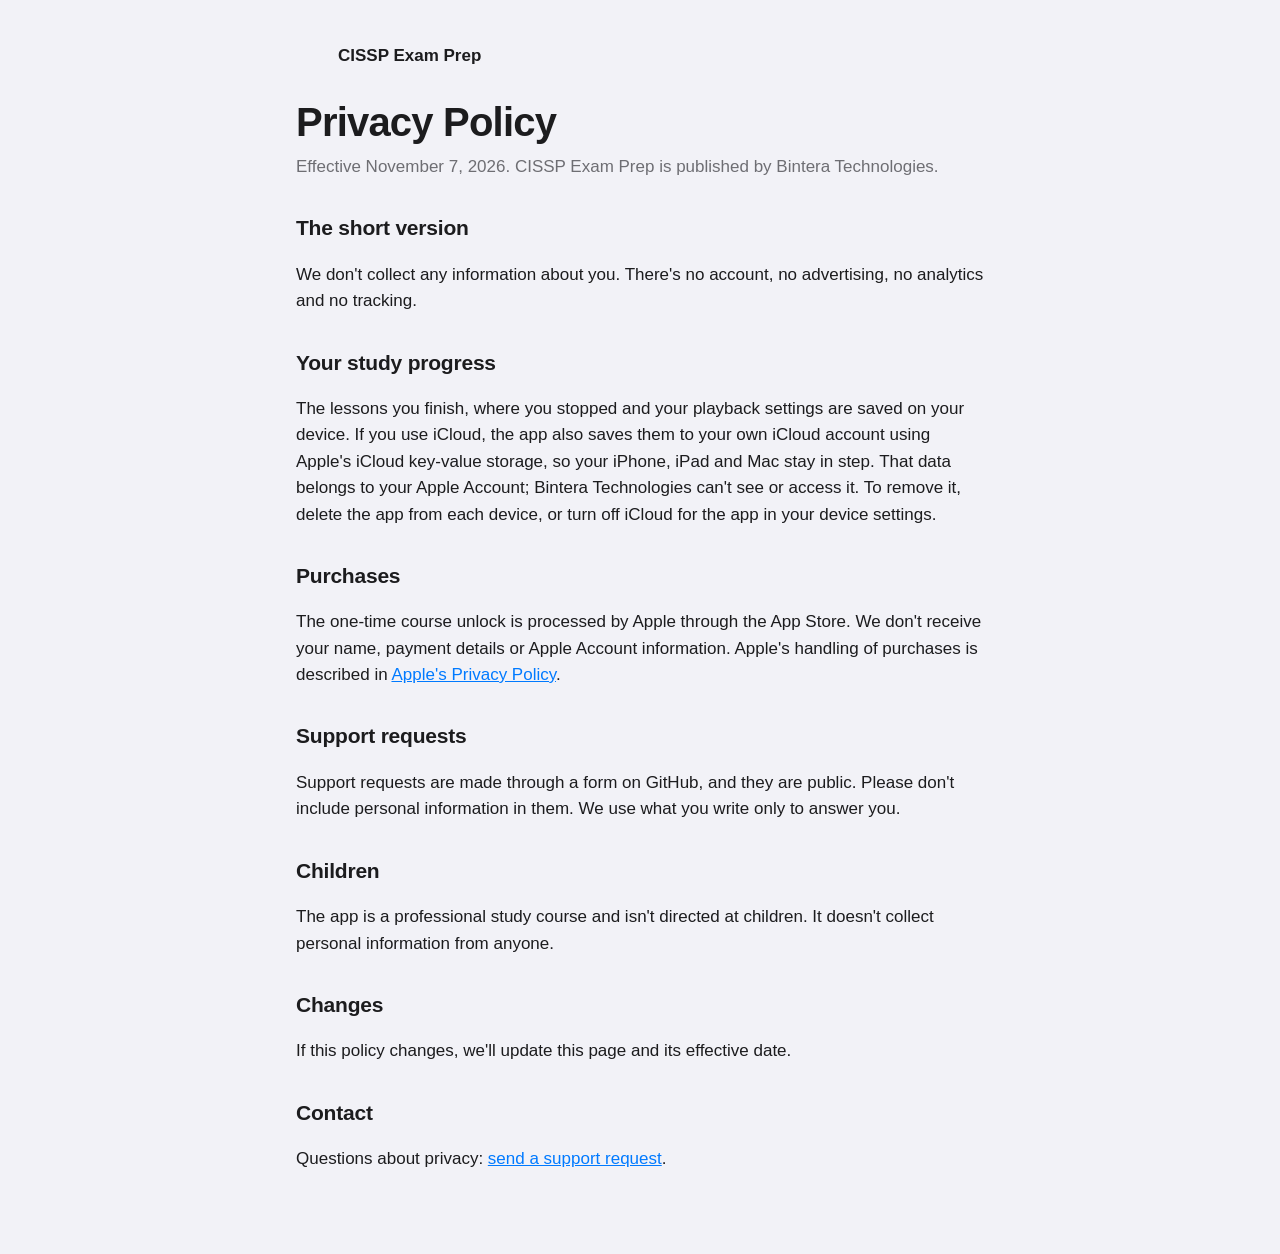
==== privacy.html @ bc301865 "CISSP Exam Prep support and privacy pages" ====
<!doctype html>
<html lang="en">
<head>
<meta charset="utf-8">
<meta name="viewport" content="width=device-width,initial-scale=1">
<title>Privacy Policy · CISSP Exam Prep</title>
<link rel="stylesheet" href="style.css">
</head>
<body>
<main>
  <a class="brand" href="./"><span class="mark" aria-hidden="true"></span>CISSP Exam Prep</a>
  <h1>Privacy Policy</h1>
  <p class="lede">Effective November 7, 2026. CISSP Exam Prep is published by Bintera Technologies.</p>

  <h2>The short version</h2>
  <p>We don't collect any information about you. There's no account, no advertising, no analytics and no tracking.</p>

  <h2>Your study progress</h2>
  <p>The lessons you finish, where you stopped and your playback settings are saved on your device. If you use iCloud, the app also saves them to your own iCloud account using Apple's iCloud key-value storage, so your iPhone, iPad and Mac stay in step. That data belongs to your Apple Account; Bintera Technologies can't see or access it. To remove it, delete the app from each device, or turn off iCloud for the app in your device settings.</p>

  <h2>Purchases</h2>
  <p>The one-time course unlock is processed by Apple through the App Store. We don't receive your name, payment details or Apple Account information. Apple's handling of purchases is described in <a href="https://www.apple.com/legal/privacy/">Apple's Privacy Policy</a>.</p>

  <h2>Support requests</h2>
  <p>Support requests are made through a form on GitHub, and they are public. Please don't include personal information in them. We use what you write only to answer you.</p>

  <h2>Children</h2>
  <p>The app is a professional study course and isn't directed at children. It doesn't collect personal information from anyone.</p>

  <h2>Changes</h2>
  <p>If this policy changes, we'll update this page and its effective date.</p>

  <h2>Contact</h2>
  <p>Questions about privacy: <a href="https://github.com/mekanoman/cissp-exam-prep/issues/new?template=support.yml">send a support request</a>.</p>
</main>
</body>
</html>
---- style.css ----
:root{--bg:#F2F2F7;--card:#fff;--ink:#1C1C1E;--muted:#6E6E73;--line:rgba(60,60,67,.18);--tint:#007AFF}
@media (prefers-color-scheme:dark){:root{--bg:#000;--card:#1C1C1E;--ink:#F2F2F7;--muted:#98989F;--line:rgba(84,84,88,.6);--tint:#0A84FF}}
*{box-sizing:border-box}
body{margin:0;background:var(--bg);color:var(--ink);font:17px/1.55 -apple-system,BlinkMacSystemFont,"SF Pro Text","Helvetica Neue",sans-serif;-webkit-font-smoothing:antialiased}
main{max-width:720px;margin:0 auto;padding:40px 16px 64px}
.brand{display:inline-flex;align-items:center;gap:10px;font-weight:600;color:var(--ink);text-decoration:none;margin-bottom:28px}
.mark{width:32px;height:32px;border-radius:8px;background:linear-gradient(155deg,#5E5BD8,#25207A) center/18px no-repeat url("data:image/svg+xml,%3Csvg xmlns='http://www.w3.org/2000/svg' viewBox='0 0 24 24' fill='none' stroke='white' stroke-width='2' stroke-linecap='round' stroke-linejoin='round'%3E%3Cpath d='M20 13c0 5-3.5 7.5-7.66 8.95a1 1 0 0 1-.67-.01C7.5 20.5 4 18 4 13V6a1 1 0 0 1 1-1c2 0 4.5-1.2 6.24-2.72a1.17 1.17 0 0 1 1.52 0C14.51 3.81 17 5 19 5a1 1 0 0 1 1 1z'/%3E%3Cpath d='m9 12 2 2 4-4'/%3E%3C/svg%3E")}
h1{font-size:40px;line-height:1.1;letter-spacing:-.02em;margin:0 0 10px;text-wrap:balance}
h2{font-size:21px;letter-spacing:-.01em;margin:32px 0 6px}
.lede{color:var(--muted);margin:0 0 8px}
p,li{text-wrap:pretty}
a{color:var(--tint)}
.card{background:var(--card);border-radius:18px;padding:18px 20px;margin:14px 0;box-shadow:0 0 0 .5px var(--line)}
.card h2{margin-top:0}
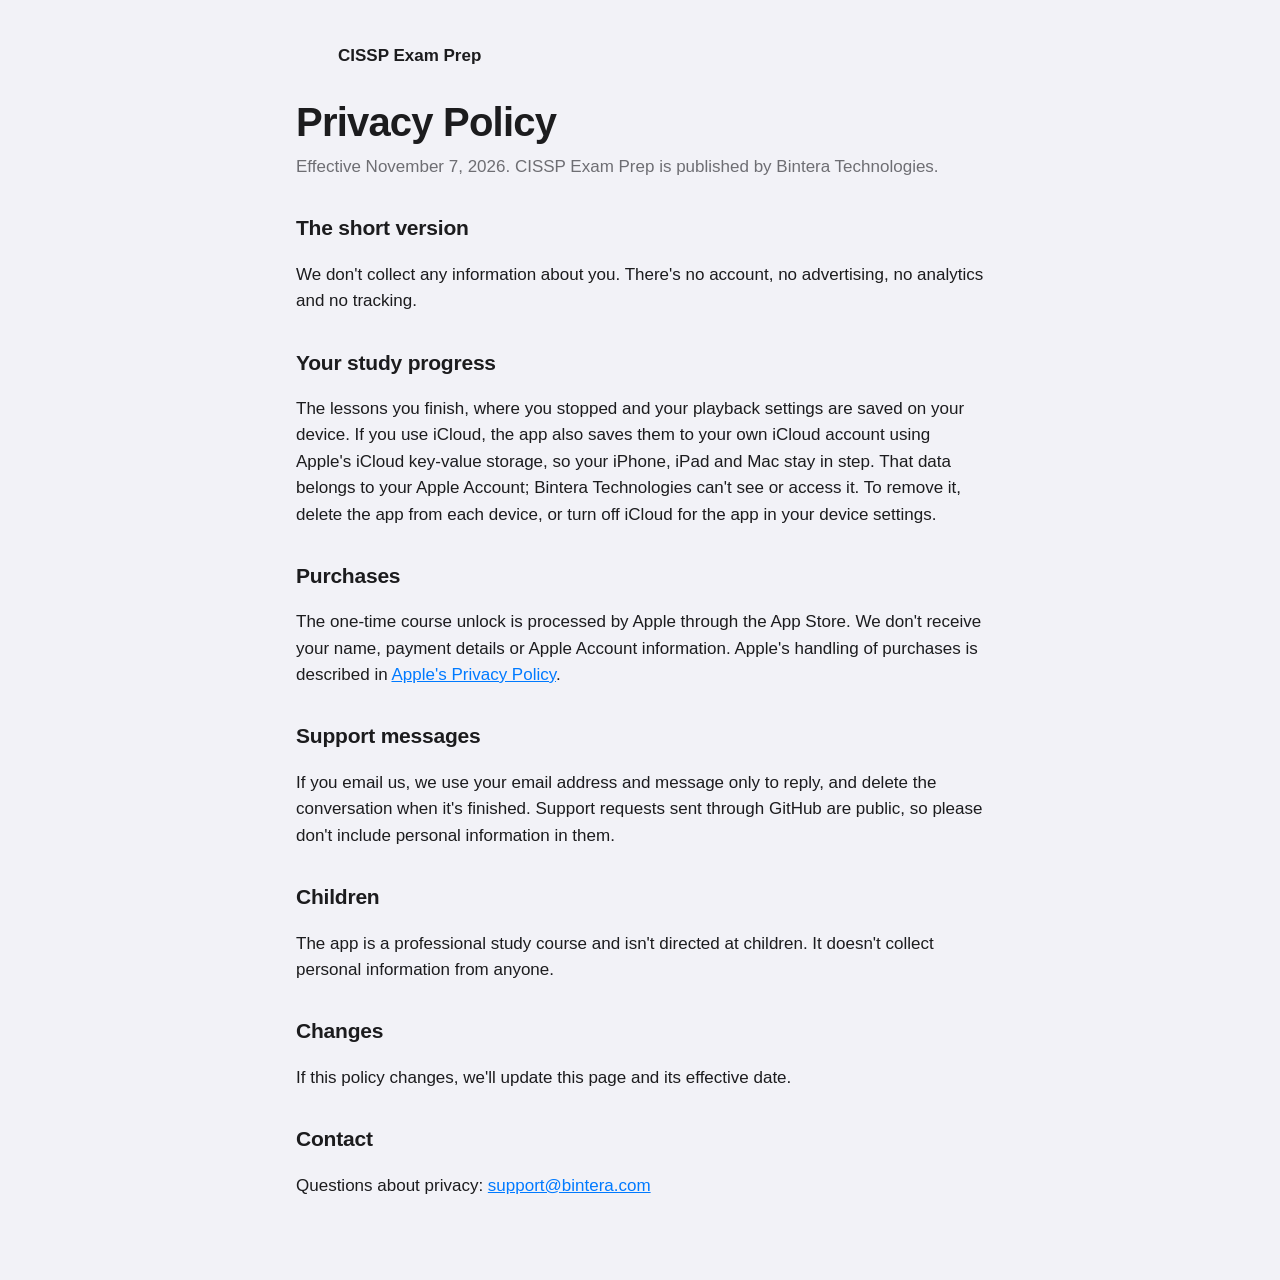
==== commit 5840c2a8: "Add support@bintera.com as the contact address" ====
--- a/privacy.html
+++ b/privacy.html
@@ -21,8 +21,8 @@
   <h2>Purchases</h2>
   <p>The one-time course unlock is processed by Apple through the App Store. We don't receive your name, payment details or Apple Account information. Apple's handling of purchases is described in <a href="https://www.apple.com/legal/privacy/">Apple's Privacy Policy</a>.</p>
 
-  <h2>Support requests</h2>
-  <p>Support requests are made through a form on GitHub, and they are public. Please don't include personal information in them. We use what you write only to answer you.</p>
+  <h2>Support messages</h2>
+  <p>If you email us, we use your email address and message only to reply, and delete the conversation when it's finished. Support requests sent through GitHub are public, so please don't include personal information in them.</p>
 
   <h2>Children</h2>
   <p>The app is a professional study course and isn't directed at children. It doesn't collect personal information from anyone.</p>
@@ -31,7 +31,7 @@
   <p>If this policy changes, we'll update this page and its effective date.</p>
 
   <h2>Contact</h2>
-  <p>Questions about privacy: <a href="https://github.com/mekanoman/cissp-exam-prep/issues/new?template=support.yml">send a support request</a>.</p>
+  <p>Questions about privacy: <a href="mailto:support@bintera.com">support@bintera.com</a></p>
 </main>
 </body>
 </html>
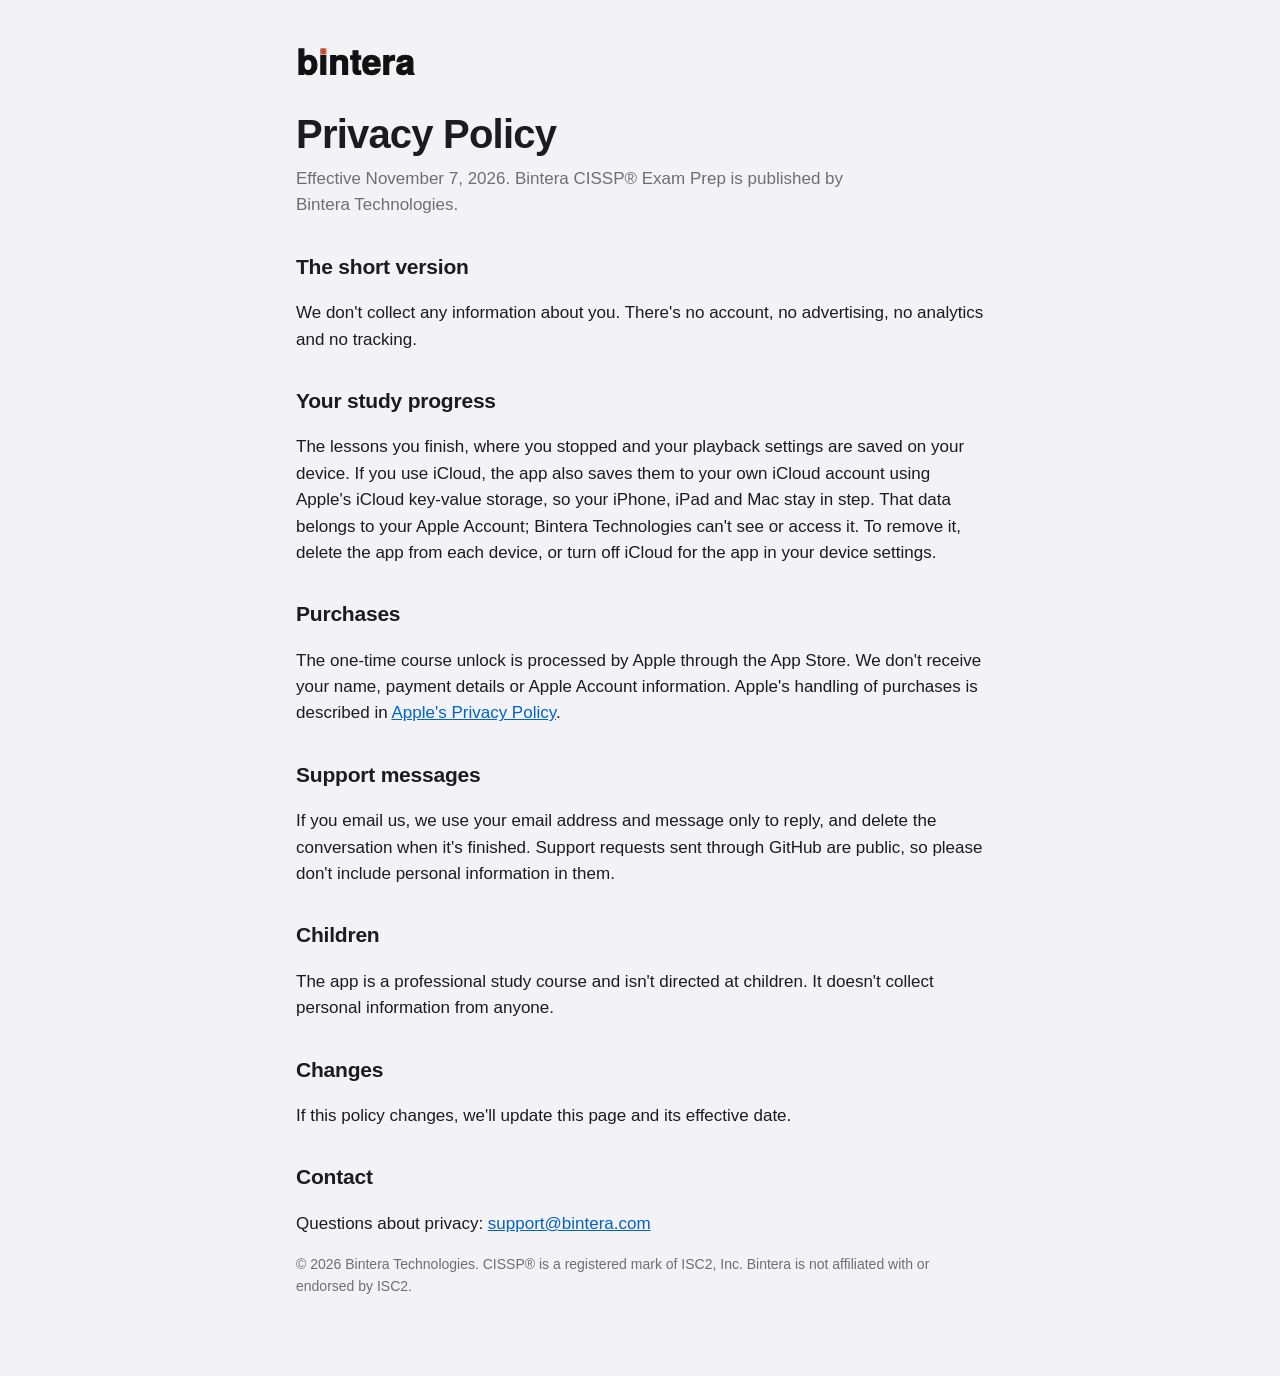
==== commit f440e6f2: "Add home page, Bintera wordmark and favicon; fix question count and trademark notes" ====
--- a/privacy.html
+++ b/privacy.html
@@ -3,14 +3,19 @@
 <head>
 <meta charset="utf-8">
 <meta name="viewport" content="width=device-width,initial-scale=1">
-<title>Privacy Policy · CISSP Exam Prep</title>
+<title>Privacy Policy · Bintera CISSP® Exam Prep</title>
+<link rel="icon" href="favicon.ico" sizes="any">
+<link rel="icon" type="image/svg+xml" href="bintera-favicon.svg">
+<link rel="icon" type="image/png" sizes="32x32" href="favicon-32.png">
+<link rel="icon" type="image/png" sizes="16x16" href="favicon-16.png">
+<link rel="apple-touch-icon" href="apple-touch-icon.png">
 <link rel="stylesheet" href="style.css">
 </head>
 <body>
 <main>
-  <a class="brand" href="./"><span class="mark" aria-hidden="true"></span>CISSP Exam Prep</a>
+  <a class="brand" href="./" aria-label="Bintera home"><picture><source srcset="img/bintera-wordmark-on-dark.svg" media="(prefers-color-scheme: dark)"><img class="wordmark" src="img/bintera-wordmark-on-light.svg" alt="bintera" width="120" height="28"></picture></a>
   <h1>Privacy Policy</h1>
-  <p class="lede">Effective November 7, 2026. CISSP Exam Prep is published by Bintera Technologies.</p>
+  <p class="lede">Effective November 7, 2026. Bintera CISSP® Exam Prep is published by Bintera Technologies.</p>
 
   <h2>The short version</h2>
   <p>We don't collect any information about you. There's no account, no advertising, no analytics and no tracking.</p>
@@ -32,6 +37,7 @@
 
   <h2>Contact</h2>
   <p>Questions about privacy: <a href="mailto:support@bintera.com">support@bintera.com</a></p>
+  <p class="small">© 2026 Bintera Technologies. CISSP® is a registered mark of ISC2, Inc. Bintera is not affiliated with or endorsed by ISC2.</p>
 </main>
 </body>
 </html>
--- a/style.css
+++ b/style.css
@@ -1,10 +1,9 @@
-:root{--bg:#F2F2F7;--card:#fff;--ink:#1C1C1E;--muted:#6E6E73;--line:rgba(60,60,67,.18);--tint:#007AFF}
-@media (prefers-color-scheme:dark){:root{--bg:#000;--card:#1C1C1E;--ink:#F2F2F7;--muted:#98989F;--line:rgba(84,84,88,.6);--tint:#0A84FF}}
+:root{--bg:#F2F2F7;--card:#fff;--ink:#1C1C1E;--muted:#6E6E73;--line:rgba(60,60,67,.18);--tint:#0062CC;--btn:#0062CC}
+@media (prefers-color-scheme:dark){:root{--bg:#000;--card:#1C1C1E;--ink:#F2F2F7;--muted:#98989F;--line:rgba(84,84,88,.6);--tint:#0A84FF;--btn:#0062CC}}
 *{box-sizing:border-box}
 body{margin:0;background:var(--bg);color:var(--ink);font:17px/1.55 -apple-system,BlinkMacSystemFont,"SF Pro Text","Helvetica Neue",sans-serif;-webkit-font-smoothing:antialiased}
 main{max-width:720px;margin:0 auto;padding:40px 16px 64px}
-.brand{display:inline-flex;align-items:center;gap:10px;font-weight:600;color:var(--ink);text-decoration:none;margin-bottom:28px}
-.mark{width:32px;height:32px;border-radius:8px;background:linear-gradient(155deg,#5E5BD8,#25207A) center/18px no-repeat url("data:image/svg+xml,%3Csvg xmlns='http://www.w3.org/2000/svg' viewBox='0 0 24 24' fill='none' stroke='white' stroke-width='2' stroke-linecap='round' stroke-linejoin='round'%3E%3Cpath d='M20 13c0 5-3.5 7.5-7.66 8.95a1 1 0 0 1-.67-.01C7.5 20.5 4 18 4 13V6a1 1 0 0 1 1-1c2 0 4.5-1.2 6.24-2.72a1.17 1.17 0 0 1 1.52 0C14.51 3.81 17 5 19 5a1 1 0 0 1 1 1z'/%3E%3Cpath d='m9 12 2 2 4-4'/%3E%3C/svg%3E")}
+.brand{display:inline-flex;align-items:center;min-height:44px;gap:10px;font-weight:600;color:var(--ink);text-decoration:none;margin-bottom:28px}
 h1{font-size:40px;line-height:1.1;letter-spacing:-.02em;margin:0 0 10px;text-wrap:balance}
 h2{font-size:21px;letter-spacing:-.01em;margin:32px 0 6px}
 .lede{color:var(--muted);margin:0 0 8px}
@@ -12,3 +11,20 @@
 a{color:var(--tint)}
 .card{background:var(--card);border-radius:18px;padding:18px 20px;margin:14px 0;box-shadow:0 0 0 .5px var(--line)}
 .card h2{margin-top:0}
+.wordmark{display:block;height:28px;width:auto}
+.eyebrow{font-weight:600;color:var(--muted);margin:0 0 6px;font-size:15px;letter-spacing:.01em}
+.cta{display:flex;flex-wrap:wrap;align-items:center;gap:10px 14px;margin:20px 0 8px}
+.button{display:inline-flex;align-items:center;background:var(--btn);color:#fff;text-decoration:none;font-weight:600;padding:11px 18px;border-radius:12px;min-height:44px}
+.button:hover{filter:brightness(1.08)}
+.muted{color:var(--muted)}
+.small{color:var(--muted);font-size:14px}
+ul{padding-left:1.2em;margin:8px 0}
+li{margin:4px 0}
+.table-wrap{overflow-x:auto;margin:12px 0}
+table{width:100%;border-collapse:collapse;background:var(--card);border-radius:14px;overflow:hidden;box-shadow:0 0 0 .5px var(--line);font-size:15px}
+th,td{text-align:left;vertical-align:top;padding:10px 12px;border-bottom:.5px solid var(--line)}
+thead th{font-weight:600}
+tbody th{font-weight:600;color:var(--muted);width:26%}
+@media (max-width:480px){th,td{padding:9px 8px;font-size:14px}}
+tr:last-child th,tr:last-child td{border-bottom:0}
+.links a{display:inline-flex;align-items:center;min-height:44px}
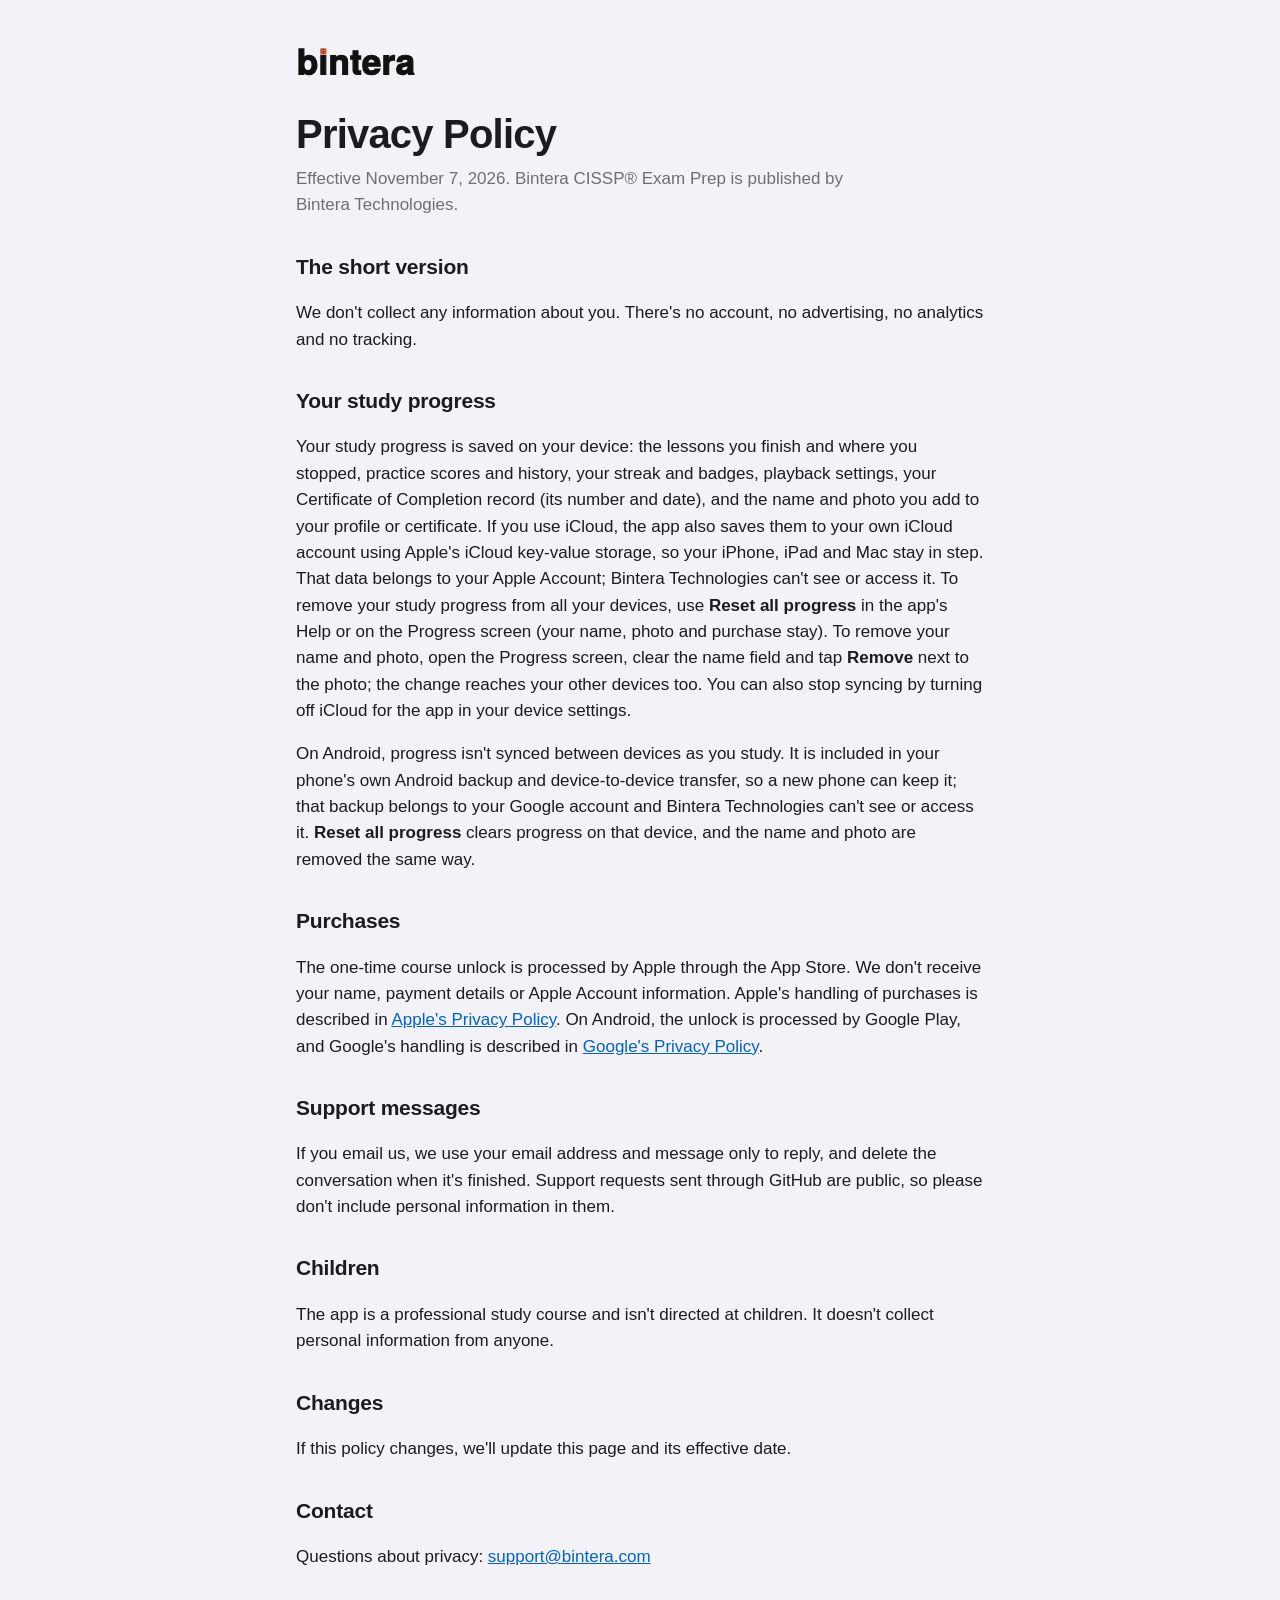
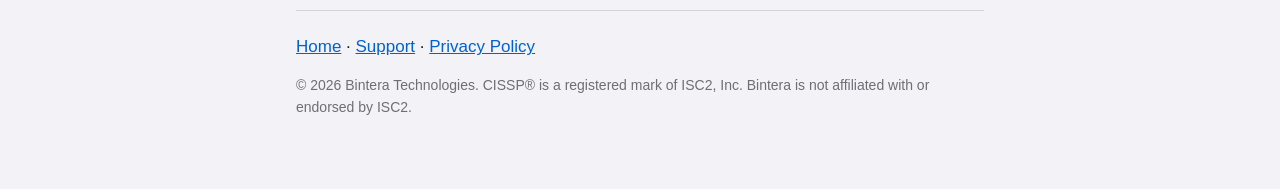
==== commit c1af5b65: "Fix claims after multi-lens review: explanations, Udemy overlap, privacy details, shared footer" ====
--- a/privacy.html
+++ b/privacy.html
@@ -4,6 +4,12 @@
 <meta charset="utf-8">
 <meta name="viewport" content="width=device-width,initial-scale=1">
 <title>Privacy Policy · Bintera CISSP® Exam Prep</title>
+<meta name="description" content="Bintera CISSP® Exam Prep collects no data: no accounts, no analytics and no tracking.">
+<meta property="og:type" content="website">
+<meta property="og:title" content="Privacy Policy · Bintera CISSP® Exam Prep">
+<meta property="og:description" content="Bintera CISSP® Exam Prep collects no data: no accounts, no analytics and no tracking.">
+<meta property="og:url" content="https://mekanoman.github.io/cissp-exam-prep/privacy.html">
+<meta name="twitter:card" content="summary">
 <link rel="icon" href="favicon.ico" sizes="any">
 <link rel="icon" type="image/svg+xml" href="bintera-favicon.svg">
 <link rel="icon" type="image/png" sizes="32x32" href="favicon-32.png">
@@ -21,10 +27,11 @@
   <p>We don't collect any information about you. There's no account, no advertising, no analytics and no tracking.</p>
 
   <h2>Your study progress</h2>
-  <p>The lessons you finish, where you stopped and your playback settings are saved on your device. If you use iCloud, the app also saves them to your own iCloud account using Apple's iCloud key-value storage, so your iPhone, iPad and Mac stay in step. That data belongs to your Apple Account; Bintera Technologies can't see or access it. To remove it, delete the app from each device, or turn off iCloud for the app in your device settings.</p>
+  <p>Your study progress is saved on your device: the lessons you finish and where you stopped, practice scores and history, your streak and badges, playback settings, your Certificate of Completion record (its number and date), and the name and photo you add to your profile or certificate. If you use iCloud, the app also saves them to your own iCloud account using Apple's iCloud key-value storage, so your iPhone, iPad and Mac stay in step. That data belongs to your Apple Account; Bintera Technologies can't see or access it. To remove your study progress from all your devices, use <b>Reset all progress</b> in the app's Help or on the Progress screen (your name, photo and purchase stay). To remove your name and photo, open the Progress screen, clear the name field and tap <b>Remove</b> next to the photo; the change reaches your other devices too. You can also stop syncing by turning off iCloud for the app in your device settings.</p>
+  <p>On Android, progress isn't synced between devices as you study. It is included in your phone's own Android backup and device-to-device transfer, so a new phone can keep it; that backup belongs to your Google account and Bintera Technologies can't see or access it. <b>Reset all progress</b> clears progress on that device, and the name and photo are removed the same way.</p>
 
   <h2>Purchases</h2>
-  <p>The one-time course unlock is processed by Apple through the App Store. We don't receive your name, payment details or Apple Account information. Apple's handling of purchases is described in <a href="https://www.apple.com/legal/privacy/">Apple's Privacy Policy</a>.</p>
+  <p>The one-time course unlock is processed by Apple through the App Store. We don't receive your name, payment details or Apple Account information. Apple's handling of purchases is described in <a href="https://www.apple.com/legal/privacy/">Apple's Privacy Policy</a>. On Android, the unlock is processed by Google Play, and Google's handling is described in <a href="https://policies.google.com/privacy">Google's Privacy Policy</a>.</p>
 
   <h2>Support messages</h2>
   <p>If you email us, we use your email address and message only to reply, and delete the conversation when it's finished. Support requests sent through GitHub are public, so please don't include personal information in them.</p>
@@ -37,7 +44,10 @@
 
   <h2>Contact</h2>
   <p>Questions about privacy: <a href="mailto:support@bintera.com">support@bintera.com</a></p>
-  <p class="small">© 2026 Bintera Technologies. CISSP® is a registered mark of ISC2, Inc. Bintera is not affiliated with or endorsed by ISC2.</p>
+  <footer class="foot">
+    <p class="links"><a href="./">Home</a> · <a href="support.html">Support</a> · <a href="privacy.html" aria-current="page">Privacy Policy</a></p>
+    <p class="small">© 2026 Bintera Technologies. CISSP® is a registered mark of ISC2, Inc. Bintera is not affiliated with or endorsed by ISC2.</p>
+  </footer>
 </main>
 </body>
 </html>
--- a/style.css
+++ b/style.css
@@ -26,5 +26,7 @@
 thead th{font-weight:600}
 tbody th{font-weight:600;color:var(--muted);width:26%}
 @media (max-width:480px){th,td{padding:9px 8px;font-size:14px}}
-tr:last-child th,tr:last-child td{border-bottom:0}
+tbody tr:last-child th,tbody tr:last-child td{border-bottom:0}
 .links a{display:inline-flex;align-items:center;min-height:44px}
+.foot{margin-top:40px;padding-top:8px;border-top:.5px solid var(--line)}
+.foot p{margin:6px 0}
